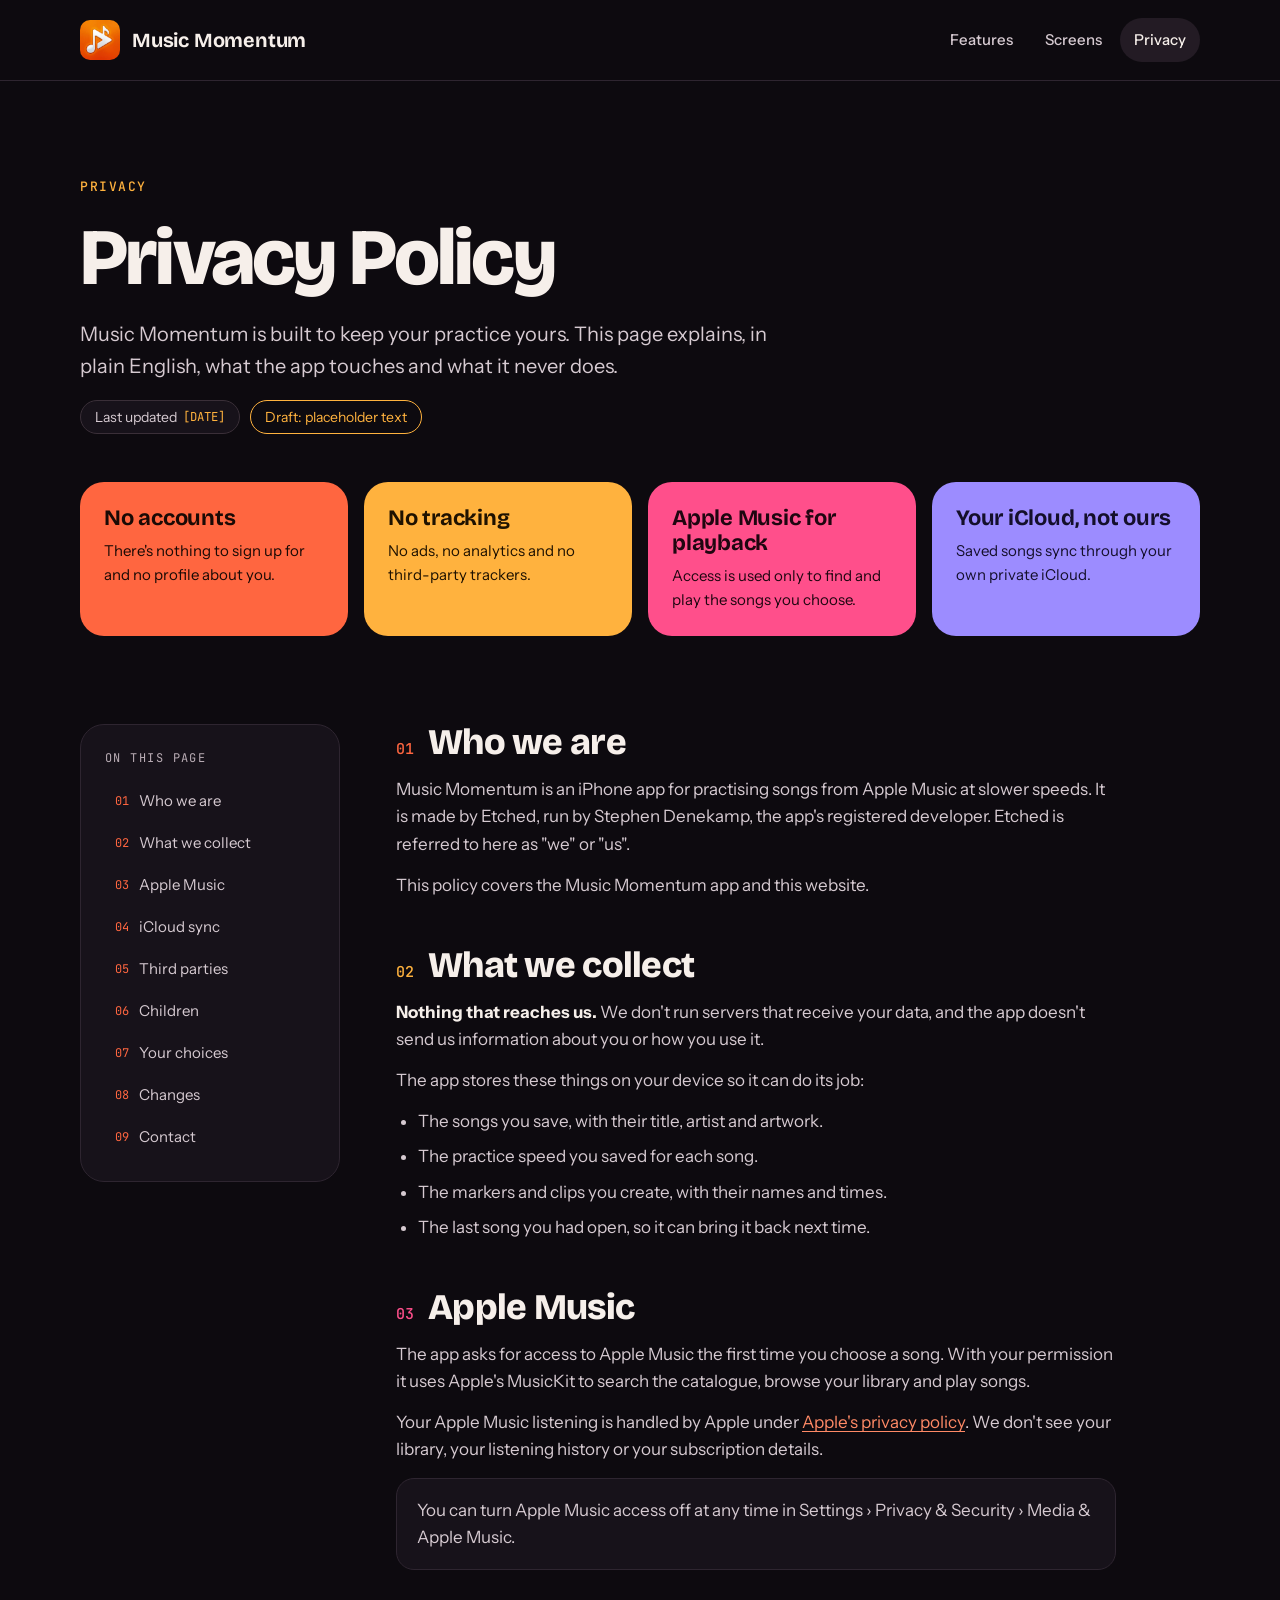
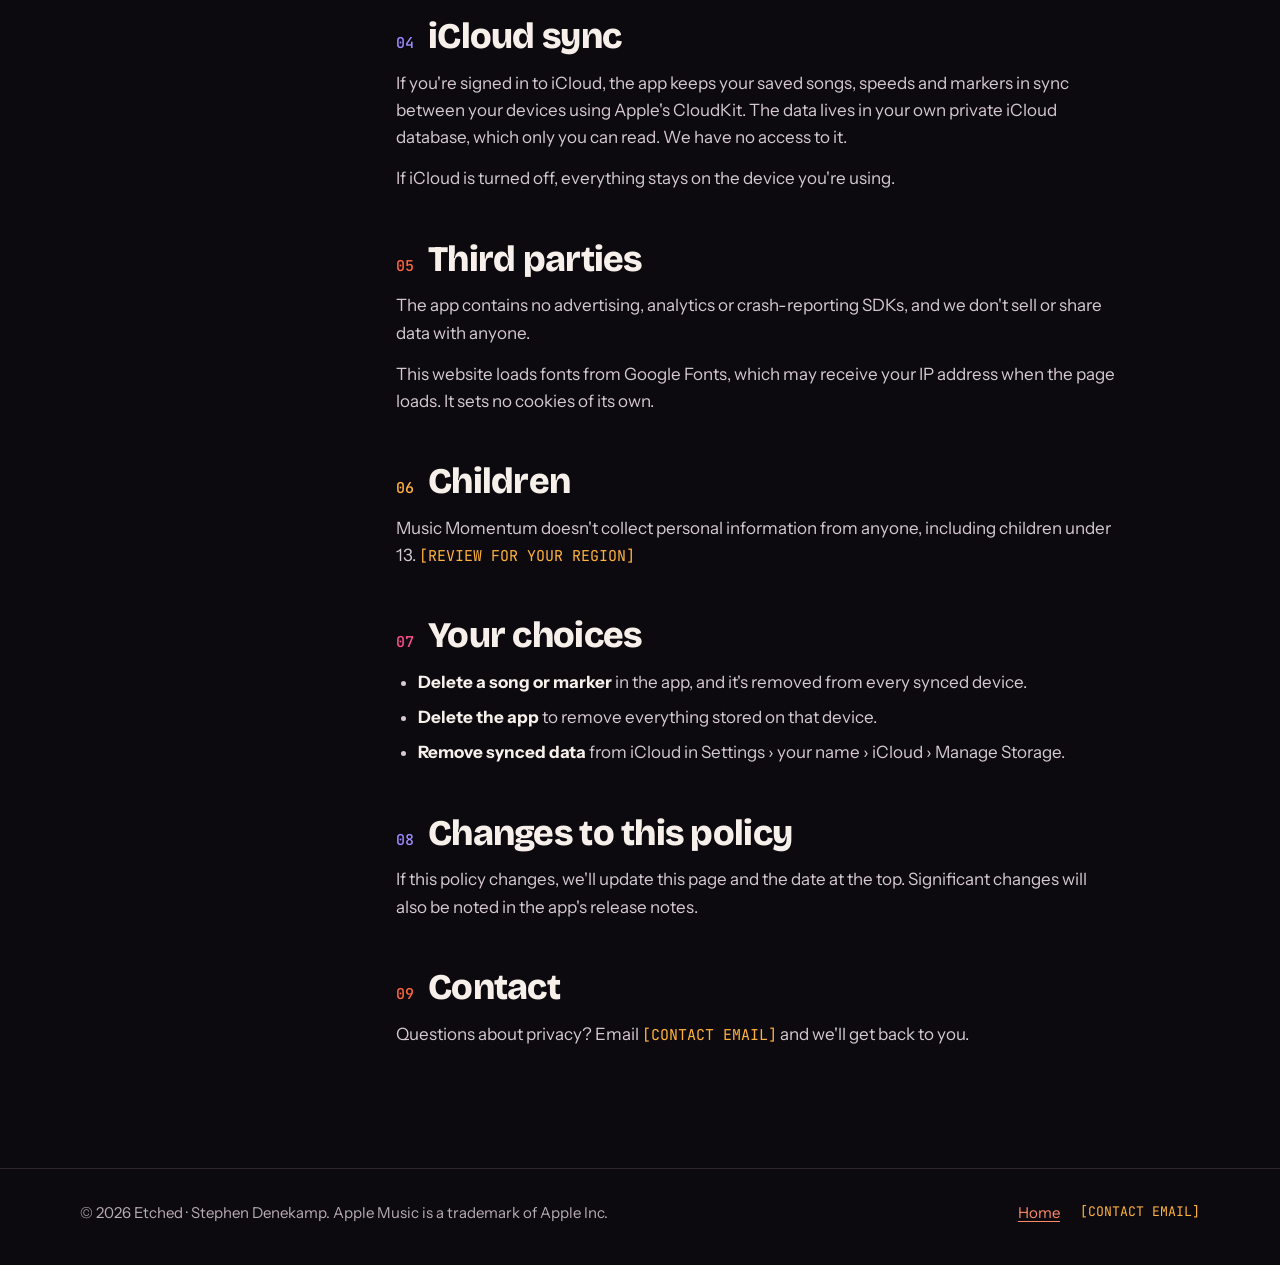
==== docs/privacy-policy.html @ 2e902c63 "Add a website with a privacy policy in docs Adds a two-page static site for GitHub Pages to serve fr" ====
<!doctype html>
<html lang="en">
<head>
<meta charset="utf-8">
<meta name="viewport" content="width=device-width, initial-scale=1">
<title>Privacy Policy · Music Momentum</title>
<meta name="description" content="How Music Momentum handles your data.">
<meta name="theme-color" content="#0D0A0F">
<link rel="icon" href="app-icon.jpg">
<link rel="apple-touch-icon" href="app-icon.jpg">
<link rel="preconnect" href="https://fonts.googleapis.com">
<link rel="preconnect" href="https://fonts.gstatic.com" crossorigin>
<link rel="stylesheet" href="https://fonts.googleapis.com/css2?family=Bricolage+Grotesque:opsz,wght@12..96,700;12..96,800&amp;family=Instrument+Sans:wght@400;500;600&amp;family=JetBrains+Mono:wght@500&amp;display=swap">
<link rel="stylesheet" href="styles.css">
</head>
<body>

<header class="site-header">
  <div class="wrap">
    <a class="brand" href="index.html"><img src="app-icon.jpg" alt=""><span>Music Momentum</span></a>
    <nav class="site-nav" aria-label="Main">
      <a href="index.html#features">Features</a>
      <a href="index.html#screens">Screens</a>
      <a href="privacy-policy.html" aria-current="page">Privacy</a>
    </nav>
  </div>
</header>

<main>

  <section class="policy-hero">
    <div class="wrap">
      <p class="eyebrow">Privacy</p>
      <h1>Privacy Policy</h1>
      <p class="lead">Music Momentum is built to keep your practice yours. This page explains, in plain English, what the app touches and what it never does.</p>
      <div class="meta">
        <span class="tag">Last updated <span class="placeholder" style="margin-left: 6px">[DATE]</span></span>
        <span class="tag tag-draft">Draft: placeholder text</span>
      </div>
    </div>
  </section>

  <div class="wrap">

    <section class="summary" aria-label="The short version">
      <div class="s-coral"><strong>No accounts</strong><span>There's nothing to sign up for and no profile about you.</span></div>
      <div class="s-amber"><strong>No tracking</strong><span>No ads, no analytics and no third-party trackers.</span></div>
      <div class="s-rose"><strong>Apple Music for playback</strong><span>Access is used only to find and play the songs you choose.</span></div>
      <div class="s-violet"><strong>Your iCloud, not ours</strong><span>Saved songs sync through your own private iCloud.</span></div>
    </section>

    <div class="policy">
      <nav class="toc" aria-label="On this page">
        <p>On this page</p>
        <ol>
          <li><a href="#who-we-are">Who we are</a></li>
          <li><a href="#what-we-collect">What we collect</a></li>
          <li><a href="#apple-music">Apple Music</a></li>
          <li><a href="#icloud">iCloud sync</a></li>
          <li><a href="#third-parties">Third parties</a></li>
          <li><a href="#children">Children</a></li>
          <li><a href="#your-choices">Your choices</a></li>
          <li><a href="#changes">Changes</a></li>
          <li><a href="#contact">Contact</a></li>
        </ol>
      </nav>

      <div class="policy-body">

        <section id="who-we-are">
          <h2><span class="n">01</span>Who we are</h2>
          <p>Music Momentum is an iPhone app for practising songs from Apple Music at slower speeds. It is made by Etched, run by Stephen Denekamp, the app's registered developer. Etched is referred to here as "we" or "us".</p>
          <p>This policy covers the Music Momentum app and this website.</p>
        </section>

        <section id="what-we-collect">
          <h2><span class="n">02</span>What we collect</h2>
          <p><strong>Nothing that reaches us.</strong> We don't run servers that receive your data, and the app doesn't send us information about you or how you use it.</p>
          <p>The app stores these things on your device so it can do its job:</p>
          <ul>
            <li>The songs you save, with their title, artist and artwork.</li>
            <li>The practice speed you saved for each song.</li>
            <li>The markers and clips you create, with their names and times.</li>
            <li>The last song you had open, so it can bring it back next time.</li>
          </ul>
        </section>

        <section id="apple-music">
          <h2><span class="n">03</span>Apple Music</h2>
          <p>The app asks for access to Apple Music the first time you choose a song. With your permission it uses Apple's MusicKit to search the catalogue, browse your library and play songs.</p>
          <p>Your Apple Music listening is handled by Apple under <a href="https://www.apple.com/legal/privacy/">Apple's privacy policy</a>. We don't see your library, your listening history or your subscription details.</p>
          <p class="note">You can turn Apple Music access off at any time in Settings › Privacy &amp; Security › Media &amp; Apple Music.</p>
        </section>

        <section id="icloud">
          <h2><span class="n">04</span>iCloud sync</h2>
          <p>If you're signed in to iCloud, the app keeps your saved songs, speeds and markers in sync between your devices using Apple's CloudKit. The data lives in your own private iCloud database, which only you can read. We have no access to it.</p>
          <p>If iCloud is turned off, everything stays on the device you're using.</p>
        </section>

        <section id="third-parties">
          <h2><span class="n">05</span>Third parties</h2>
          <p>The app contains no advertising, analytics or crash-reporting SDKs, and we don't sell or share data with anyone.</p>
          <p>This website loads fonts from Google Fonts, which may receive your IP address when the page loads. It sets no cookies of its own.</p>
        </section>

        <section id="children">
          <h2><span class="n">06</span>Children</h2>
          <p>Music Momentum doesn't collect personal information from anyone, including children under 13. <span class="placeholder">[REVIEW FOR YOUR REGION]</span></p>
        </section>

        <section id="your-choices">
          <h2><span class="n">07</span>Your choices</h2>
          <ul>
            <li><strong>Delete a song or marker</strong> in the app, and it's removed from every synced device.</li>
            <li><strong>Delete the app</strong> to remove everything stored on that device.</li>
            <li><strong>Remove synced data</strong> from iCloud in Settings › your name › iCloud › Manage Storage.</li>
          </ul>
        </section>

        <section id="changes">
          <h2><span class="n">08</span>Changes to this policy</h2>
          <p>If this policy changes, we'll update this page and the date at the top. Significant changes will also be noted in the app's release notes.</p>
        </section>

        <section id="contact">
          <h2><span class="n">09</span>Contact</h2>
          <p>Questions about privacy? Email <span class="placeholder">[CONTACT EMAIL]</span> and we'll get back to you.</p>
        </section>

      </div>
    </div>
  </div>

</main>

<footer class="site-footer">
  <div class="wrap">
    <p>© 2026 Etched · Stephen Denekamp. Apple Music is a trademark of Apple Inc.</p>
    <nav aria-label="Footer">
      <a href="index.html">Home</a>
      <span class="placeholder">[CONTACT EMAIL]</span>
    </nav>
  </div>
</footer>

</body>
</html>
---- docs/styles.css ----
/* Music Momentum site: shared by index.html and privacy-policy.html */

:root {
  --bg: #0D0A0F;
  --surface: #17121A;
  --raised: #231B24;
  --line: #2E2530;
  --line-strong: #3A2F38;
  --text: #F6EFEA;
  --text-soft: #D6CAD1;
  --muted: #B9ACB4;

  --coral: #FF6640;
  --amber: #FFB23E;
  --rose: #FF4F8B;
  --violet: #9C8CFF;

  --display: "Bricolage Grotesque", "Avenir Next", system-ui, sans-serif;
  --body: "Instrument Sans", "Helvetica Neue", system-ui, sans-serif;
  --mono: "JetBrains Mono", ui-monospace, "SF Mono", Menlo, monospace;
  --ios: -apple-system, "SF Pro Text", system-ui, sans-serif;
  --ios-rounded: ui-rounded, "SF Pro Rounded", -apple-system, system-ui, sans-serif;

  --page: 1200px;
  --gutter: clamp(16px, 4vw, 40px);
  color-scheme: dark;
}

*, *::before, *::after { box-sizing: border-box; }

html { scroll-behavior: smooth; }

body {
  margin: 0;
  background: var(--bg);
  color: var(--text);
  font-family: var(--body);
  font-size: 17px;
  line-height: 1.6;
  -webkit-font-smoothing: antialiased;
  overflow-x: hidden;
}

img { max-width: 100%; display: block; }

a { color: #FF8A66; text-underline-offset: 3px; }
a:hover { color: #FFB39C; }

:focus-visible { outline: 2px solid var(--amber); outline-offset: 3px; border-radius: 6px; }

.wrap { width: 100%; max-width: var(--page); margin: 0 auto; padding: 0 var(--gutter); }

.eyebrow {
  margin: 0;
  font-family: var(--mono);
  font-size: 13px;
  font-weight: 500;
  letter-spacing: 0.12em;
  text-transform: uppercase;
  color: var(--amber);
}

h1, h2, h3 { font-family: var(--display); line-height: 1.05; letter-spacing: -0.02em; margin: 0; }
h2 { font-size: clamp(34px, 5vw, 52px); font-weight: 800; }
h3 { font-size: 24px; font-weight: 700; letter-spacing: -0.01em; }
p { margin: 0; }

.section { padding: clamp(72px, 10vw, 120px) 0; }
.section-head { display: flex; flex-direction: column; gap: 14px; max-width: 720px; margin-bottom: 48px; }
.section-head p:last-child { color: var(--muted); font-size: 19px; }

/* ---------- Header ---------- */

.site-header { border-bottom: 1px solid var(--line); }
.site-header .wrap { display: flex; align-items: center; justify-content: space-between; gap: 16px; flex-wrap: wrap; padding-top: 18px; padding-bottom: 18px; }

.brand { display: flex; align-items: center; gap: 12px; color: var(--text); text-decoration: none; font-family: var(--display); font-weight: 700; font-size: 20px; letter-spacing: -0.01em; }
.brand:hover { color: var(--text); }
.brand img { width: 40px; height: 40px; border-radius: 10px; }

.site-nav { display: flex; flex-wrap: wrap; gap: 4px; }
.site-nav a { color: var(--text-soft); text-decoration: none; font-size: 15px; font-weight: 500; padding: 10px 14px; border-radius: 999px; }
.site-nav a:hover { color: var(--text); background: var(--surface); }
.site-nav a[aria-current="page"] { color: var(--text); background: var(--raised); }

/* ---------- Buttons ---------- */

.actions { display: flex; flex-wrap: wrap; align-items: center; gap: 12px; }

.button { display: inline-flex; align-items: center; gap: 10px; min-height: 52px; padding: 0 24px; border-radius: 999px; font-weight: 600; font-size: 16px; text-decoration: none; }
.button svg { width: 20px; height: 20px; flex: none; }
.button-primary { background: var(--coral); color: #1A0A05; }
.button-primary:hover { background: #FF7F5E; color: #1A0A05; }
.button-quiet { background: var(--surface); color: var(--text); border: 1px solid var(--line-strong); }
.button-quiet:hover { background: var(--raised); color: var(--text); }
.button[aria-disabled="true"] { cursor: default; }

/* ---------- Hero ---------- */

.hero { padding: clamp(56px, 8vw, 96px) 0 clamp(72px, 9vw, 112px); }
.hero .wrap { display: grid; grid-template-columns: minmax(0, 1.15fr) minmax(0, 0.85fr); gap: clamp(40px, 6vw, 80px); align-items: center; }
.hero-copy { display: flex; flex-direction: column; gap: 28px; }
.hero h1 { font-size: clamp(46px, 7vw, 84px); font-weight: 800; line-height: 0.98; letter-spacing: -0.035em; }
.hero h1 span { display: block; }
.hero h1 .c-coral { color: var(--coral); }
.hero h1 .c-amber { color: var(--amber); }
.hero .lead { font-size: clamp(18px, 2vw, 21px); color: var(--text-soft); max-width: 34em; }
.hero .fine { font-size: 14px; color: var(--muted); }

.hero-art { position: relative; display: flex; justify-content: center; padding: 24px 0; }
.hero-art .shape { position: absolute; border-radius: 50%; }
.hero-art .shape-1 { width: 78%; aspect-ratio: 1; background: var(--amber); top: 6%; right: -6%; }
.hero-art .shape-2 { width: 46%; aspect-ratio: 1; border: 18px solid var(--rose); bottom: 2%; left: -2%; }
.hero-art .shape-3 { width: 15%; aspect-ratio: 1; background: var(--violet); top: 2%; left: 10%; }
.hero-art .phone { position: relative; transform: rotate(-3deg); }

/* ---------- Features ---------- */

.features { display: grid; grid-template-columns: repeat(3, minmax(0, 1fr)); gap: 20px; }
.feature { background: var(--surface); border: 1px solid var(--line); border-radius: 28px; padding: 32px; display: flex; flex-direction: column; gap: 14px; }
.feature p { color: var(--text-soft); font-size: 16px; }
.feature-icon { width: 56px; height: 56px; border-radius: 16px; display: grid; place-items: center; margin-bottom: 8px; }
.feature-icon svg { width: 28px; height: 28px; }
.feature-coral .feature-icon { background: var(--coral); color: #1A0A05; }
.feature-amber .feature-icon { background: var(--amber); color: #1F1200; }
.feature-rose .feature-icon { background: var(--rose); color: #1F0610; }
.feature-coral h3 { color: var(--coral); }
.feature-amber h3 { color: var(--amber); }
.feature-rose h3 { color: var(--rose); }
.feature .stat { margin-top: auto; padding-top: 16px; border-top: 1px solid var(--line); font-family: var(--mono); font-size: 14px; color: var(--muted); }

/* ---------- Screens ---------- */

.screens-band { background: var(--surface); border-top: 1px solid var(--line); border-bottom: 1px solid var(--line); }
.screens { display: grid; grid-template-columns: repeat(3, minmax(0, 1fr)); gap: 32px; }
.screen-card { display: flex; flex-direction: column; align-items: center; gap: 24px; margin: 0; }
.screen-card figcaption { text-align: center; max-width: 300px; display: flex; flex-direction: column; gap: 6px; }
.screen-card figcaption strong { font-family: var(--display); font-size: 22px; letter-spacing: -0.01em; }
.screen-card figcaption span { color: var(--muted); font-size: 15px; }
.screen-card:nth-child(1) strong { color: var(--coral); }
.screen-card:nth-child(2) strong { color: var(--amber); }
.screen-card:nth-child(3) strong { color: var(--rose); }

/* ---------- Steps ---------- */

.steps { list-style: none; margin: 0; padding: 0; display: grid; grid-template-columns: repeat(3, minmax(0, 1fr)); gap: 20px; }
.steps li { display: flex; flex-direction: column; gap: 12px; padding: 28px; border-radius: 24px; border: 1px solid var(--line); }
.steps .num { font-family: var(--display); font-weight: 800; font-size: 72px; line-height: 1; }
.steps li:nth-child(1) .num { color: var(--coral); }
.steps li:nth-child(2) .num { color: var(--amber); }
.steps li:nth-child(3) .num { color: var(--rose); }
.steps p { color: var(--text-soft); font-size: 16px; }

/* ---------- Sync band ---------- */

.sync { background: var(--violet); color: #140F2B; border-radius: 36px; padding: clamp(32px, 6vw, 64px); display: grid; grid-template-columns: minmax(0, 1.1fr) minmax(0, 0.9fr); gap: 40px; align-items: center; }
.sync .eyebrow { color: #2E2366; }
.sync h2 { color: #140F2B; margin: 12px 0 16px; }
.sync p { font-size: 18px; color: #241B4D; }
.sync ul { list-style: none; margin: 0; padding: 0; display: flex; flex-direction: column; gap: 12px; }
.sync li { display: flex; gap: 14px; align-items: flex-start; background: rgba(255, 255, 255, 0.35); border-radius: 18px; padding: 16px 18px; font-size: 16px; font-weight: 500; color: #140F2B; }
.sync li svg { width: 22px; height: 22px; flex: none; margin-top: 2px; }

/* ---------- Footer ---------- */

.site-footer { border-top: 1px solid var(--line); margin-top: clamp(72px, 10vw, 120px); }
.site-footer .wrap { display: flex; flex-wrap: wrap; justify-content: space-between; align-items: center; gap: 20px; padding-top: 32px; padding-bottom: 40px; }
.site-footer p { color: var(--muted); font-size: 15px; }
.site-footer nav { display: flex; flex-wrap: wrap; gap: 4px 20px; font-size: 15px; }
.placeholder { font-family: var(--mono); font-size: 0.88em; color: var(--amber); }

/* ---------- Privacy page ---------- */

.policy-hero { padding: clamp(56px, 8vw, 96px) 0 48px; }
.policy-hero .wrap { display: flex; flex-direction: column; gap: 18px; }
.policy-hero h1 { font-size: clamp(48px, 7vw, 80px); font-weight: 800; letter-spacing: -0.035em; }
.policy-hero .lead { color: var(--text-soft); font-size: 20px; max-width: 36em; }
.policy-hero .meta { display: flex; flex-wrap: wrap; gap: 10px; }
.tag { display: inline-flex; align-items: center; min-height: 34px; padding: 0 14px; border-radius: 999px; background: var(--surface); border: 1px solid var(--line-strong); font-size: 14px; color: var(--text-soft); }
.tag-draft { background: transparent; border-color: var(--amber); color: var(--amber); }

.summary { display: grid; grid-template-columns: repeat(4, minmax(0, 1fr)); gap: 16px; margin-bottom: clamp(56px, 8vw, 88px); }
.summary div { border-radius: 24px; padding: 24px; display: flex; flex-direction: column; gap: 8px; }
.summary strong { font-family: var(--display); font-size: 22px; line-height: 1.15; letter-spacing: -0.01em; }
.summary span { font-size: 15px; }
.summary .s-coral { background: var(--coral); color: #1A0A05; }
.summary .s-amber { background: var(--amber); color: #1F1200; }
.summary .s-rose { background: var(--rose); color: #1F0610; }
.summary .s-violet { background: var(--violet); color: #140F2B; }

.policy { display: flex; flex-wrap: wrap; gap: 56px; align-items: flex-start; }
.toc { flex: 1 1 220px; max-width: 260px; position: sticky; top: 24px; background: var(--surface); border: 1px solid var(--line); border-radius: 24px; padding: 24px; }
.toc p { font-family: var(--mono); font-size: 12px; letter-spacing: 0.12em; text-transform: uppercase; color: var(--muted); margin-bottom: 12px; }
.toc ol { margin: 0; padding: 0; list-style: none; counter-reset: toc; display: flex; flex-direction: column; gap: 2px; }
.toc li { counter-increment: toc; }
.toc a { display: flex; gap: 10px; padding: 8px 10px; border-radius: 10px; color: var(--text-soft); text-decoration: none; font-size: 15px; }
.toc a::before { content: counter(toc, decimal-leading-zero); font-family: var(--mono); font-size: 12px; color: var(--coral); padding-top: 3px; }
.toc a:hover { background: var(--raised); color: var(--text); }

.policy-body { flex: 999 1 560px; min-width: 0; max-width: 720px; display: flex; flex-direction: column; gap: 48px; }
.policy-body section { display: flex; flex-direction: column; gap: 14px; scroll-margin-top: 24px; }
.policy-body h2 { font-size: clamp(28px, 3.5vw, 36px); display: flex; align-items: baseline; gap: 14px; }
.policy-body h2 .n { font-family: var(--mono); font-size: 15px; font-weight: 500; letter-spacing: 0; color: var(--coral); }
.policy-body section:nth-child(4n+2) h2 .n { color: var(--amber); }
.policy-body section:nth-child(4n+3) h2 .n { color: var(--rose); }
.policy-body section:nth-child(4n+4) h2 .n { color: var(--violet); }
.policy-body p, .policy-body li { color: var(--text-soft); font-size: 17px; }
.policy-body ul { margin: 0; padding-left: 22px; display: flex; flex-direction: column; gap: 8px; }
.policy-body strong { color: var(--text); }
.note { background: var(--surface); border: 1px solid var(--line); border-radius: 18px; padding: 18px 20px; }

/* ---------- Phone mockups ---------- */

.phone {
  width: 300px;
  max-width: 100%;
  aspect-ratio: 300 / 640;
  padding: 10px;
  border-radius: 50px;
  background: #2A2228;
  box-shadow: 0 0 0 1px #4A3D46, 0 30px 60px rgba(0, 0, 0, 0.55);
  flex: none;
}
.screen {
  position: relative;
  height: 100%;
  border-radius: 40px;
  background: #000;
  overflow: hidden;
  color: #fff;
  font-family: var(--ios);
  font-size: 13px;
  line-height: 1.3;
  letter-spacing: -0.01em;
}
.screen svg { display: block; }
.island { position: absolute; top: 10px; left: 50%; width: 84px; height: 24px; margin-left: -42px; border-radius: 999px; background: #000; box-shadow: 0 0 0 1px #1A1A1A; }

.tabbar { position: absolute; left: 50%; bottom: 14px; transform: translateX(-50%); display: flex; gap: 2px; padding: 4px; border-radius: 999px; background: rgba(44, 44, 48, 0.92); box-shadow: inset 0 0 0 1px rgba(255, 255, 255, 0.1); }
.tab { display: flex; flex-direction: column; align-items: center; gap: 1px; width: 82px; padding: 6px 0 5px; border-radius: 999px; font-size: 9.5px; font-weight: 600; color: #fff; }
.tab svg { width: 20px; height: 20px; }
.tab.on { background: rgba(255, 255, 255, 0.12); color: var(--coral); }

/* Practice */
.practice { display: flex; flex-direction: column; align-items: center; padding-top: 48px; height: 100%; }
.np-title { font-size: 19px; font-weight: 700; }
.np-artist { color: rgba(235, 235, 245, 0.6); font-size: 13px; margin-top: 1px; }
.chips { display: flex; gap: 6px; margin-top: 10px; }
.chip { display: inline-flex; align-items: center; gap: 4px; padding: 5px 10px; border-radius: 999px; background: rgba(118, 118, 128, 0.24); color: rgba(235, 235, 245, 0.6); font-size: 10.5px; font-weight: 500; }
.chip svg { width: 11px; height: 11px; }

.wheel { position: relative; width: 178px; height: 178px; margin: 22px 0 18px; border-radius: 50%; }
.wheel-ring { position: absolute; inset: 0; border-radius: 50%; background: conic-gradient(from 0deg, var(--coral) 0 75%, rgba(255, 255, 255, 0.12) 75% 100%); -webkit-mask: radial-gradient(farthest-side, transparent calc(100% - 6px), #000 calc(100% - 5.5px)); mask: radial-gradient(farthest-side, transparent calc(100% - 6px), #000 calc(100% - 5.5px)); }
.wheel-teeth { position: absolute; inset: 14px; border-radius: 50%; background: repeating-conic-gradient(from -0.6deg, rgba(255, 255, 255, 0.4) 0 1.2deg, transparent 1.2deg 24deg), repeating-conic-gradient(from -0.4deg, rgba(255, 255, 255, 0.18) 0 0.8deg, transparent 0.8deg 4.8deg); -webkit-mask: radial-gradient(farthest-side, transparent calc(100% - 12px), #000 calc(100% - 11.5px)); mask: radial-gradient(farthest-side, transparent calc(100% - 12px), #000 calc(100% - 11.5px)); }
.wheel-hub { position: absolute; inset: 21%; border-radius: 50%; background: #1C1C1E; box-shadow: 0 4px 12px rgba(0, 0, 0, 0.6), inset 0 0 0 0.5px rgba(255, 255, 255, 0.2); display: flex; flex-direction: column; align-items: center; justify-content: center; font-family: var(--ios-rounded); }
.wheel-hub small { font-size: 7.5px; font-weight: 600; letter-spacing: 0.16em; color: rgba(235, 235, 245, 0.6); }
.wheel-hub b { font-size: 38px; font-weight: 700; line-height: 1; letter-spacing: -0.02em; }
.wheel-hub b i { font-style: normal; font-size: 16px; font-weight: 600; color: rgba(235, 235, 245, 0.6); }

.scrub { width: 100%; padding: 0 24px; }
.scrub-bar { position: relative; height: 5px; border-radius: 3px; background: rgba(118, 118, 128, 0.32); margin: 8px 0; }
.scrub-bar > span { position: absolute; top: 0; height: 100%; border-radius: 3px; }
.scrub-fill { left: 0; background: rgba(255, 102, 64, 0.45); }
.scrub-point { width: 2px; background: rgba(255, 255, 255, 0.45); }
.scrub-clip { background: rgba(255, 255, 255, 0.25); }
.scrub-bar > .scrub-loop { top: -4px; height: 13px; border-radius: 7px; background: var(--coral); box-shadow: 0 0 0 2px #000; }
.scrub-bar > .scrub-head { top: -5px; width: 6px; height: 15px; margin-left: -3px; border-radius: 3px; background: #000; box-shadow: inset 0 0 0 1.5px rgba(255, 255, 255, 0.35); }
.scrub-times { display: flex; justify-content: space-between; font-size: 10px; color: rgba(235, 235, 245, 0.6); font-variant-numeric: tabular-nums; }

.pills { display: flex; gap: 6px; width: 100%; padding: 8px 0 0 24px; overflow: hidden; }
.pill { display: inline-flex; align-items: center; gap: 4px; flex: none; padding: 5px 9px; border-radius: 999px; background: rgba(118, 118, 128, 0.24); font-size: 10.5px; font-weight: 500; white-space: nowrap; }
.pill .dot { width: 5px; height: 5px; border-radius: 50%; background: currentColor; opacity: 0.55; }
.pill .span { width: 10px; height: 7px; opacity: 0.55; }
.pill em { font-style: normal; opacity: 0.6; font-variant-numeric: tabular-nums; }
.pill.looping { background: var(--coral); color: #fff; }
.pill.looping .span { opacity: 0.8; }
.pill.mark { background: transparent; box-shadow: inset 0 0 0 1px var(--coral); color: var(--coral); }

.transport { display: grid; grid-template-columns: repeat(5, minmax(0, 1fr)); align-items: center; justify-items: center; width: 100%; padding: 0 10px; margin-top: 22px; }
.round { width: 38px; height: 38px; border-radius: 50%; display: grid; place-items: center; background: rgba(118, 118, 128, 0.24); color: rgba(235, 235, 245, 0.6); }
.round svg { width: 18px; height: 18px; }
.round.on { background: var(--coral); color: #fff; }
.skip { color: var(--coral); }
.skip svg { width: 26px; height: 26px; }
.big { width: 58px; height: 58px; border-radius: 50%; background: var(--coral); display: grid; place-items: center; color: #000; }
.big svg { width: 22px; height: 22px; }
.loop-caption { margin-top: 10px; font-size: 10.5px; font-weight: 500; color: var(--coral); }

/* Saved */
.saved { padding: 44px 0 0; }
.saved-bar { display: flex; justify-content: flex-end; gap: 8px; padding: 0 14px; }
.saved-bar span { width: 34px; height: 34px; border-radius: 50%; display: grid; place-items: center; background: rgba(118, 118, 128, 0.24); }
.saved-bar svg { width: 15px; height: 15px; }
.saved h4 { margin: 6px 0 8px; padding: 0 16px; font-family: var(--ios); font-size: 30px; font-weight: 700; letter-spacing: -0.02em; }
.song { padding: 10px 0 10px; border-bottom: 0.5px solid rgba(84, 84, 88, 0.65); margin-left: 70px; }
.song-row { display: flex; align-items: center; gap: 10px; margin-left: -54px; padding-right: 14px; }
.art { width: 44px; height: 44px; border-radius: 7px; flex: none; position: relative; overflow: hidden; }
.art::after { content: ""; position: absolute; width: 70%; aspect-ratio: 1; border-radius: 50%; right: -18%; bottom: -18%; background: rgba(0, 0, 0, 0.28); }
.art-1 { background: #3B6FD8; }
.art-2 { background: var(--coral); }
.art-3 { background: #2BAE8E; }
.art-4 { background: #B04BD0; }
.song-text { flex: 1; min-width: 0; }
.song-text b { display: block; font-weight: 400; font-size: 14px; }
.song-text span { font-size: 11px; color: rgba(235, 235, 245, 0.6); }
.speed { padding: 3px 9px; border-radius: 999px; background: rgba(255, 102, 64, 0.14); color: var(--coral); font-size: 12px; font-weight: 600; font-variant-numeric: tabular-nums; }
.song .pills { padding: 8px 0 0; }

/* Marker sheet */
.behind { position: absolute; inset: 0; background: #000; }
.sheet { position: absolute; left: 0; right: 0; top: 38px; bottom: 0; background: #1C1C1E; border-radius: 30px 30px 0 0; padding: 14px 14px 0; display: flex; flex-direction: column; gap: 14px; }
.sheet-nav { display: flex; align-items: center; justify-content: space-between; }
.sheet-nav strong { font-size: 14px; font-weight: 600; }
.sheet-nav span { width: 34px; height: 34px; border-radius: 50%; display: grid; place-items: center; background: rgba(118, 118, 128, 0.24); }
.sheet-nav span.ok { background: var(--coral); }
.sheet-nav svg { width: 14px; height: 14px; }
.cell { background: #2C2C2E; border-radius: 22px; padding: 12px 14px; }
.cell-row { display: flex; align-items: center; justify-content: space-between; gap: 8px; }
.cell-row .name { font-size: 14px; }
.cell-row .pill { background: rgba(118, 118, 128, 0.24); }
.cell-row .pill.sel { background: var(--coral); color: #fff; }
.range-head { display: flex; justify-content: space-between; align-items: center; margin-bottom: 10px; }
.range-head span { font-size: 10.5px; color: rgba(235, 235, 245, 0.6); font-variant-numeric: tabular-nums; }
.seg { display: flex; padding: 2px; border-radius: 999px; background: rgba(118, 118, 128, 0.24); font-size: 10px; font-weight: 500; }
.seg i { font-style: normal; padding: 3px 10px; border-radius: 999px; }
.seg i.on { background: #636366; }
.strip { position: relative; height: 54px; border-radius: 10px; background: rgba(118, 118, 128, 0.18); }
.strip-band { position: absolute; top: 0; bottom: 0; left: 39%; width: 13%; background: rgba(255, 102, 64, 0.3); border-left: 2px solid var(--coral); border-right: 2px solid var(--coral); }
.strip-band::before, .strip-band::after { content: ""; position: absolute; top: 50%; width: 12px; height: 12px; margin-top: -6px; border-radius: 50%; border: 2px solid var(--coral); background: #2C2C2E; }
.strip-band::before { left: -7px; background: var(--coral); }
.strip-band::after { right: -7px; }
.strip-head { position: absolute; top: 4px; bottom: 4px; left: 41.6%; width: 2px; background: rgba(255, 255, 255, 0.7); }
.strip-labels { display: flex; justify-content: space-between; font-size: 9.5px; color: rgba(235, 235, 245, 0.45); margin-top: 6px; }
.times { display: grid; grid-template-columns: 1fr 1fr; }
.times > div { padding: 0 4px; display: flex; flex-direction: column; gap: 3px; }
.times > div + div { border-left: 0.5px solid rgba(84, 84, 88, 0.65); padding-left: 12px; }
.t-label { display: flex; align-items: center; gap: 5px; font-size: 9px; font-weight: 600; letter-spacing: 0.04em; color: rgba(235, 235, 245, 0.6); }
.t-label .ring { width: 8px; height: 8px; border-radius: 50%; border: 2px solid var(--coral); }
.t-label .ring.full { background: var(--coral); }
.t-label.sel { color: var(--coral); }
.t-label .now { margin-left: auto; padding: 2px 7px; border-radius: 999px; background: rgba(255, 102, 64, 0.14); color: var(--coral); letter-spacing: 0; }
.t-value { font-size: 21px; font-weight: 500; font-variant-numeric: tabular-nums; letter-spacing: -0.01em; }
.t-value.sel { color: var(--coral); }
.nudges { display: grid; grid-template-columns: repeat(4, minmax(0, 1fr)); gap: 6px; margin-top: 12px; }
.nudges span { text-align: center; padding: 6px 0; border-radius: 999px; background: rgba(118, 118, 128, 0.24); color: var(--coral); font-size: 11px; font-variant-numeric: tabular-nums; }

/* ---------- Narrow screens ---------- */

@media (max-width: 960px) {
  .hero .wrap, .sync { grid-template-columns: minmax(0, 1fr); }
  .features, .steps { grid-template-columns: minmax(0, 1fr); }
  .screens { grid-template-columns: minmax(0, 1fr); gap: 64px; }
  .summary { grid-template-columns: repeat(2, minmax(0, 1fr)); }
  .toc { position: static; max-width: none; flex-basis: 100%; }
}

@media (max-width: 520px) {
  .summary { grid-template-columns: minmax(0, 1fr); }
  .site-nav a { padding: 10px 10px; }
  .hero-art .shape-2 { border-width: 12px; }
}
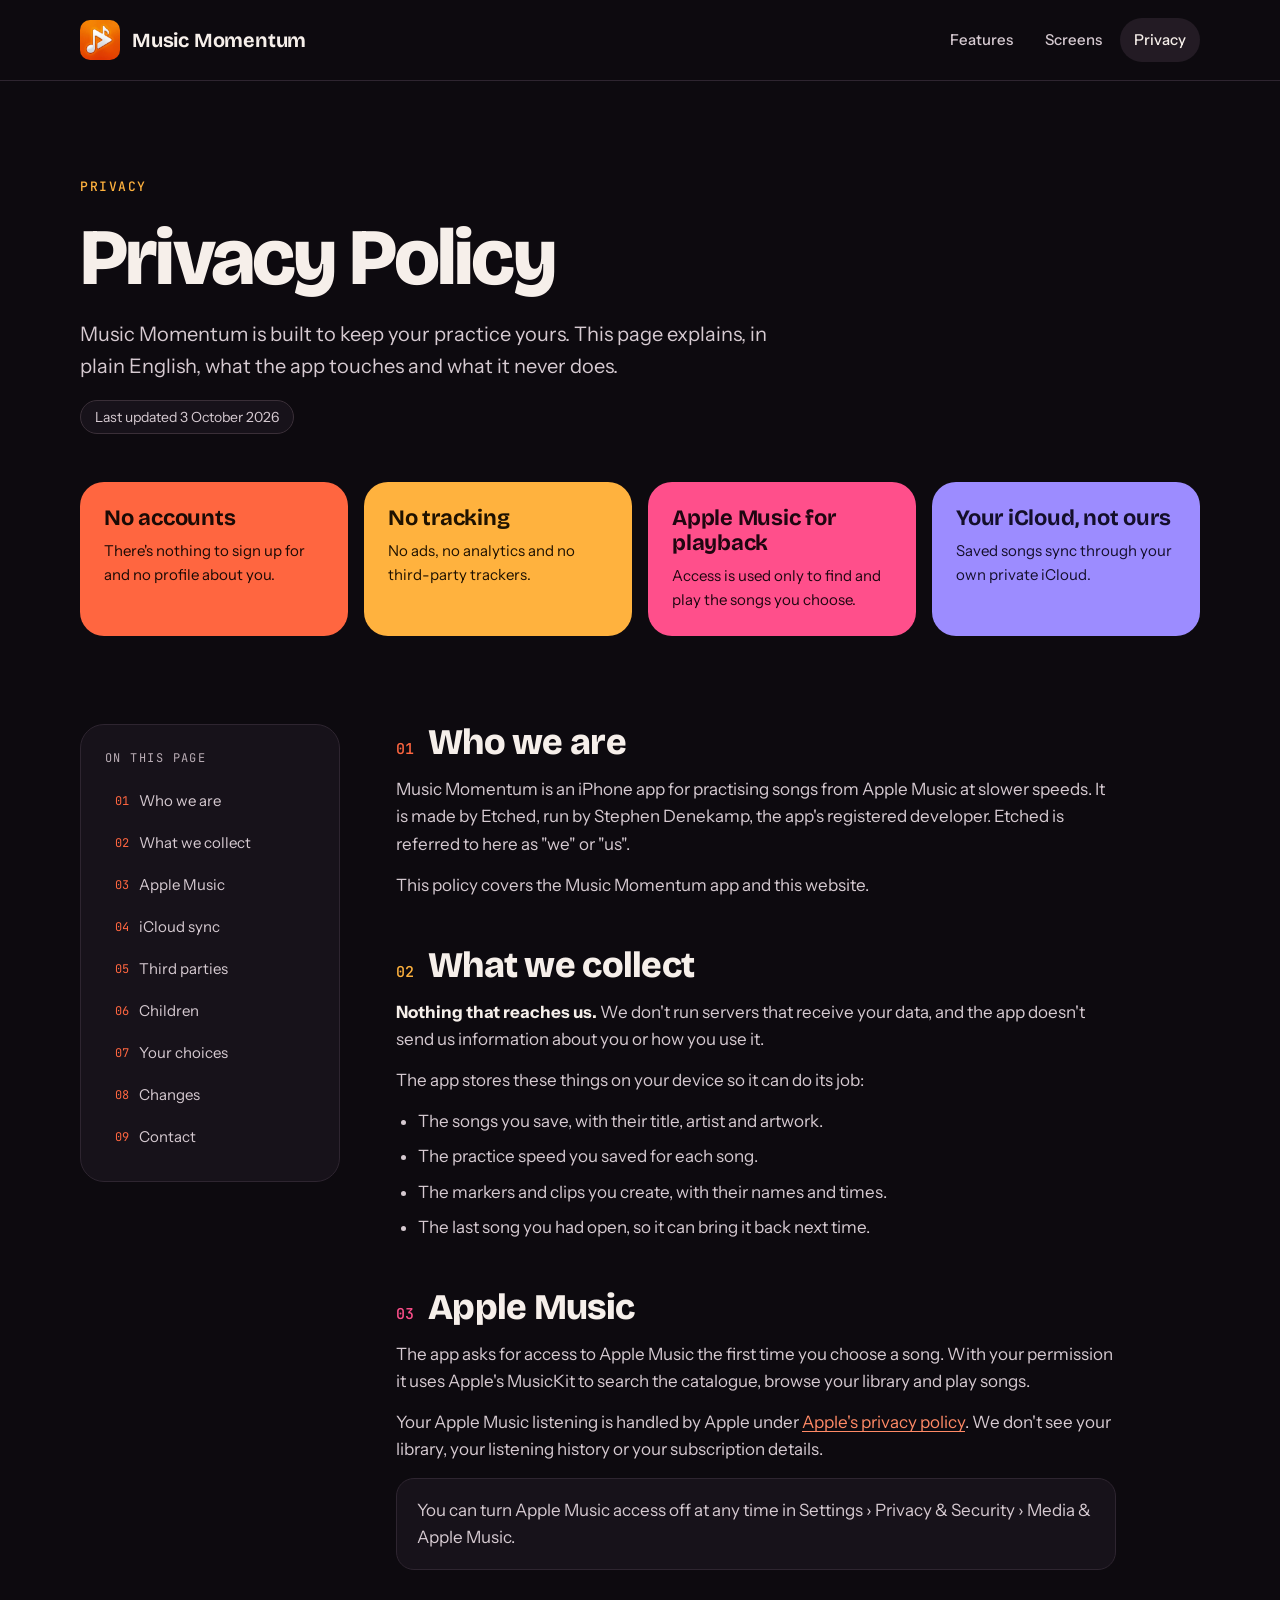
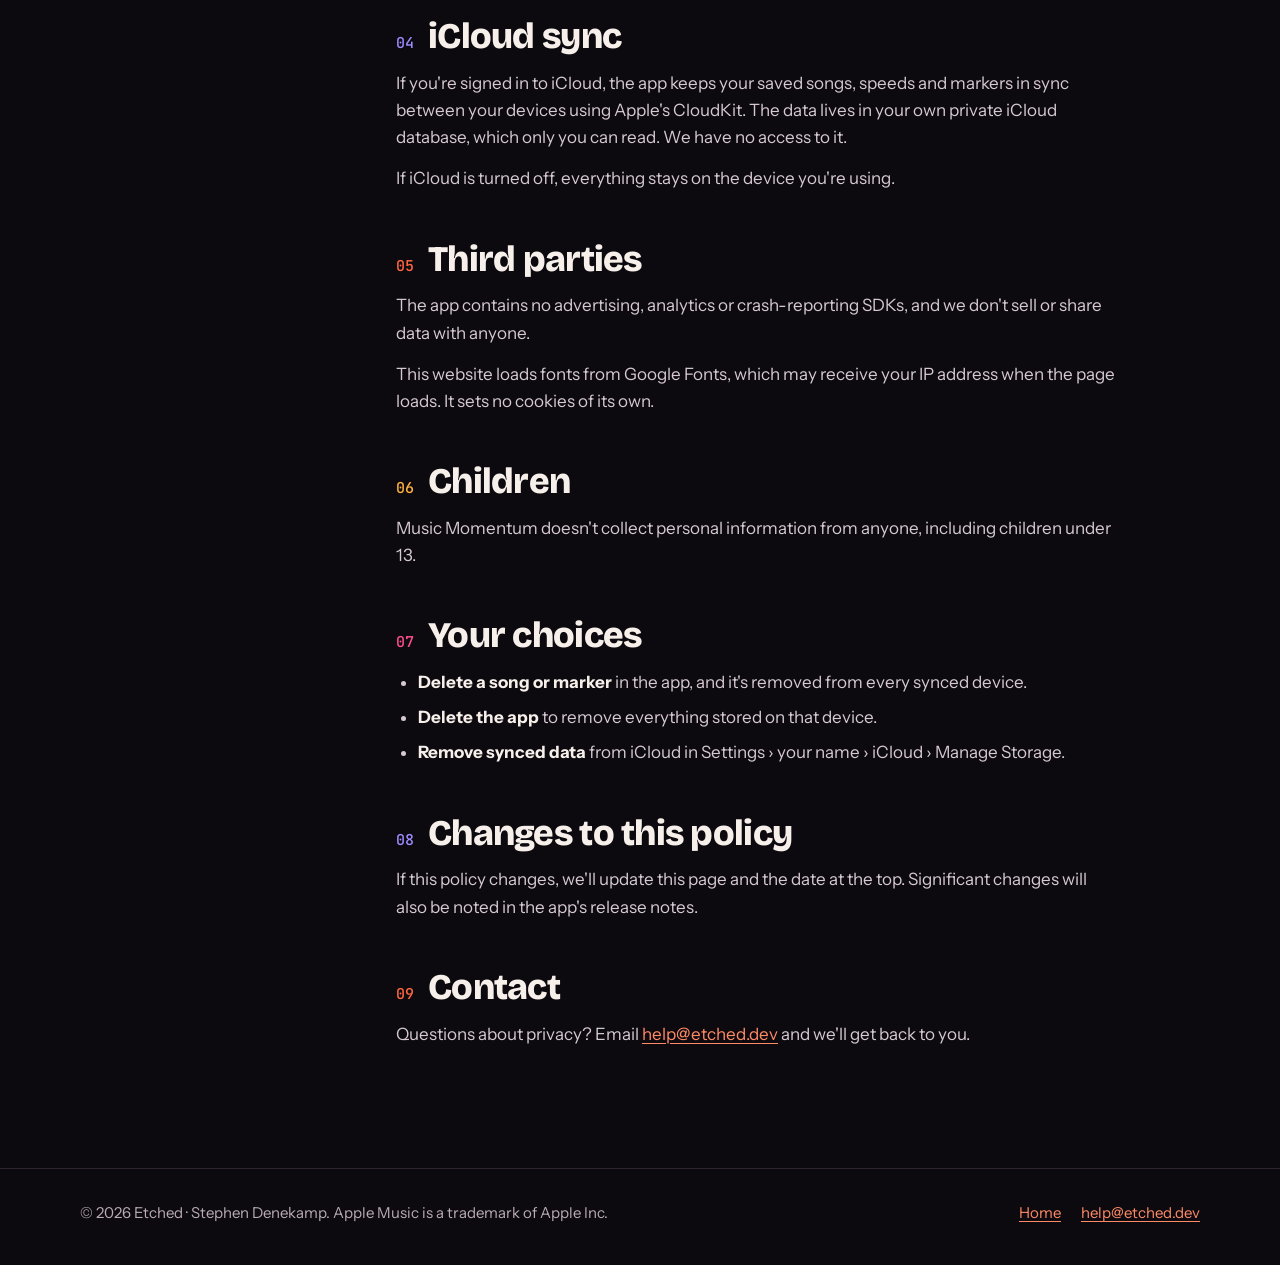
==== commit 6f4f0951: "Fill in the privacy policy's date and contact email The policy and both footers now give help@etched" ====
--- a/docs/privacy-policy.html
+++ b/docs/privacy-policy.html
@@ -34,8 +34,7 @@
       <h1>Privacy Policy</h1>
       <p class="lead">Music Momentum is built to keep your practice yours. This page explains, in plain English, what the app touches and what it never does.</p>
       <div class="meta">
-        <span class="tag">Last updated <span class="placeholder" style="margin-left: 6px">[DATE]</span></span>
-        <span class="tag tag-draft">Draft: placeholder text</span>
+        <span class="tag">Last updated 3 October 2026</span>
       </div>
     </div>
   </section>
@@ -106,7 +105,7 @@
 
         <section id="children">
           <h2><span class="n">06</span>Children</h2>
-          <p>Music Momentum doesn't collect personal information from anyone, including children under 13. <span class="placeholder">[REVIEW FOR YOUR REGION]</span></p>
+          <p>Music Momentum doesn't collect personal information from anyone, including children under 13.</p>
         </section>
 
         <section id="your-choices">
@@ -125,7 +124,7 @@
 
         <section id="contact">
           <h2><span class="n">09</span>Contact</h2>
-          <p>Questions about privacy? Email <span class="placeholder">[CONTACT EMAIL]</span> and we'll get back to you.</p>
+          <p>Questions about privacy? Email <a href="mailto:help@etched.dev">help@etched.dev</a> and we'll get back to you.</p>
         </section>
 
       </div>
@@ -139,7 +138,7 @@
     <p>© 2026 Etched · Stephen Denekamp. Apple Music is a trademark of Apple Inc.</p>
     <nav aria-label="Footer">
       <a href="index.html">Home</a>
-      <span class="placeholder">[CONTACT EMAIL]</span>
+      <a href="mailto:help@etched.dev">help@etched.dev</a>
     </nav>
   </div>
 </footer>
--- a/docs/styles.css
+++ b/docs/styles.css
@@ -272,14 +272,14 @@
 .pill .dot { width: 5px; height: 5px; border-radius: 50%; background: currentColor; opacity: 0.55; }
 .pill .span { width: 10px; height: 7px; opacity: 0.55; }
 .pill em { font-style: normal; opacity: 0.6; font-variant-numeric: tabular-nums; }
-.pill.looping { background: var(--coral); color: #fff; }
+.pill.looping { background: var(--coral); color: #1A0A05; }
 .pill.looping .span { opacity: 0.8; }
 .pill.mark { background: transparent; box-shadow: inset 0 0 0 1px var(--coral); color: var(--coral); }
 
 .transport { display: grid; grid-template-columns: repeat(5, minmax(0, 1fr)); align-items: center; justify-items: center; width: 100%; padding: 0 10px; margin-top: 22px; }
 .round { width: 38px; height: 38px; border-radius: 50%; display: grid; place-items: center; background: rgba(118, 118, 128, 0.24); color: rgba(235, 235, 245, 0.6); }
 .round svg { width: 18px; height: 18px; }
-.round.on { background: var(--coral); color: #fff; }
+.round.on { background: var(--coral); color: #1A0A05; }
 .skip { color: var(--coral); }
 .skip svg { width: 26px; height: 26px; }
 .big { width: 58px; height: 58px; border-radius: 50%; background: var(--coral); display: grid; place-items: center; color: #000; }
@@ -318,7 +318,7 @@
 .cell-row { display: flex; align-items: center; justify-content: space-between; gap: 8px; }
 .cell-row .name { font-size: 14px; }
 .cell-row .pill { background: rgba(118, 118, 128, 0.24); }
-.cell-row .pill.sel { background: var(--coral); color: #fff; }
+.cell-row .pill.sel { background: var(--coral); color: #1A0A05; }
 .range-head { display: flex; justify-content: space-between; align-items: center; margin-bottom: 10px; }
 .range-head span { font-size: 10.5px; color: rgba(235, 235, 245, 0.6); font-variant-numeric: tabular-nums; }
 .seg { display: flex; padding: 2px; border-radius: 999px; background: rgba(118, 118, 128, 0.24); font-size: 10px; font-weight: 500; }
